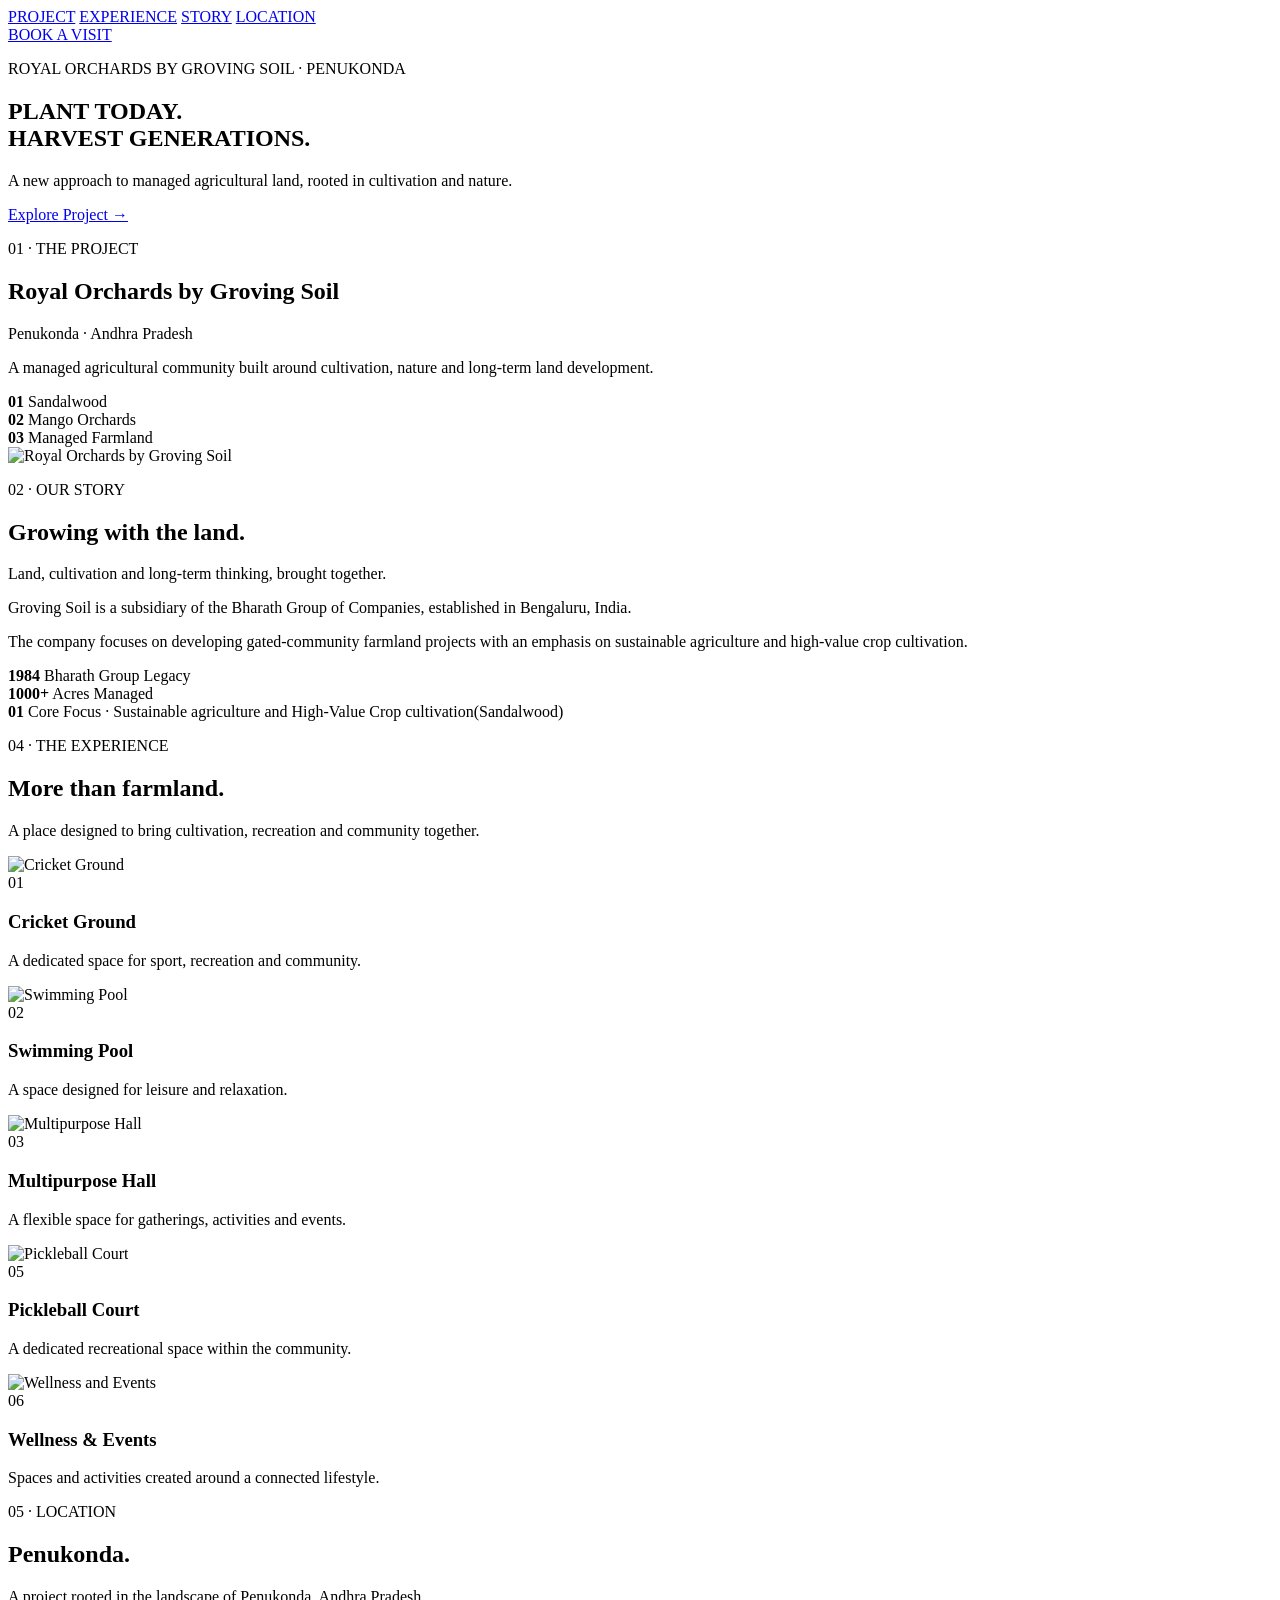
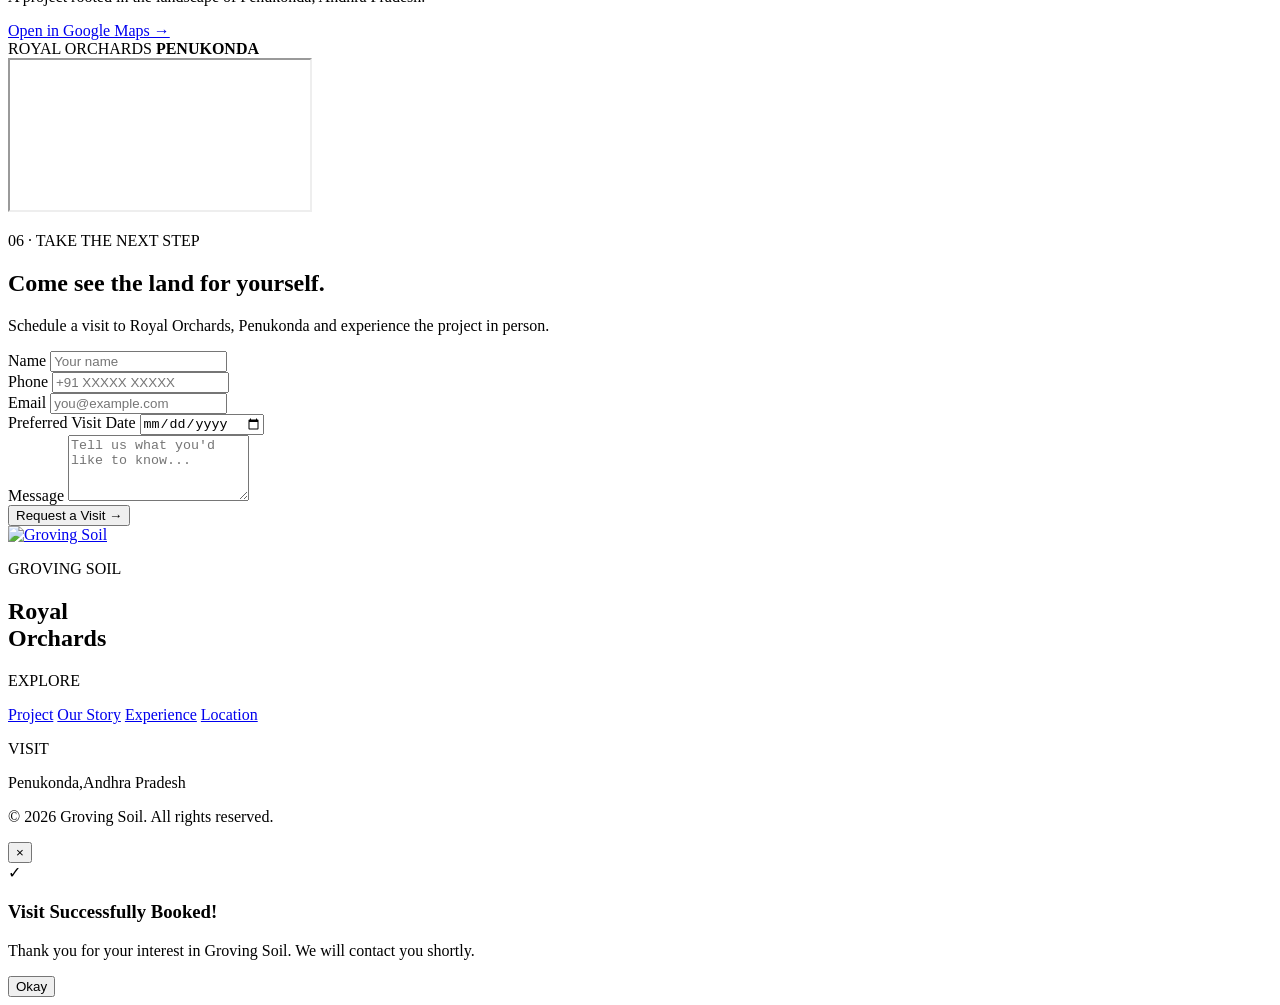
==== index.html @ c740f81e "Add files via upload" ====
<!DOCTYPE html>
<html lang="en">
<head>
    <meta charset="UTF-8">
    <meta name="viewport" content="width=device-width, initial-scale=1.0">

    <title>Groving Soil | PLANT TODAY. HARVEST GENERATIONS</title>

    <link rel="stylesheet" href="css/style.css">
</head>

<body>

    <header> </header>

    
   <nav class="navbar">

    <div class="nav-links">
        <a href="#project">PROJECT</a>
        <a href="#experience">EXPERIENCE</a>
        <a href="#story">STORY</a>
        <a href="#location">LOCATION</a>
    </div>

    <a href="#visit" class="nav-button">
        BOOK A VISIT
    </a>

</nav>
        

    </header>


    <main>

        <!-- HERO -->
        <section class="hero">

            <div class="hero-content">

                <p class="eyebrow">
                    ROYAL ORCHARDS BY GROVING SOIL · PENUKONDA
                </p>

                <h1>
                    PLANT TODAY.<br>
                    HARVEST GENERATIONS.
                </h1>

                <p class="hero-text">
                    A new approach to managed agricultural
                    land, rooted in cultivation and nature.
                </p>

                <a href="#project" class="primary-button">
                    Explore Project →
                </a>

            </div>

        </section>

        <section id="project" class="project">

    <div class="project-text">

        <p class="eyebrow">
            01 · THE PROJECT
        </p>

       <h1>
    Royal Orchards
    <span>by Groving Soil</span>
</h1>

        <p class="location-text">
            Penukonda · Andhra Pradesh
        </p>

        <p class="description">
            A managed agricultural community built around
            cultivation, nature and long-term land development.
        </p>

        <div class="project-details">

            <div>
                <strong>01</strong>
                <span>Sandalwood</span>
            </div>

            <div>
                <strong>02</strong>
                <span>Mango Orchards</span>
            </div>

            <div>
                <strong>03</strong>
                <span>Managed Farmland</span>
            </div>

        </div>

    </div>


    <div class="project-image">

        <img
            src="images/project.jpeg"
            alt="Royal Orchards by Groving Soil"
        >

    </div>

</section>
      


      <section id="story" class="story">

    <div class="story-heading">

        <p class="eyebrow">
            02 · OUR STORY
        </p>

        <h2>
            Growing with
            the land.
        </h2>

    </div>


    <div class="story-content">

        <p class="story-intro">
            Land, cultivation and long-term thinking,
            brought together.
        </p>

        <p>
            Groving Soil is a subsidiary of the
            Bharath Group of Companies, established
            in Bengaluru, India.
        </p>

        <p>
            The company focuses on developing
            gated-community farmland projects with
            an emphasis on sustainable agriculture
            and high-value crop cultivation.
        </p>

        <div class="story-facts">

            <div>
                <strong>1984</strong>
                <span>Bharath Group Legacy</span>
            </div>

            <div>
                <strong>1000+</strong>
                <span>Acres Managed</span>
            </div>

            <div>
                <strong>01</strong>
                <span>Core Focus · Sustainable agriculture and High-Value Crop cultivation(Sandalwood)</span>
            </div>

        </div>

    </div>

</section>


    <section id="experience" class="experience">

    <div class="experience-header">

        <p class="eyebrow">
            04 · THE EXPERIENCE
        </p>

        <h2>
            More than farmland.
        </h2>

        <p class="experience-intro">
            A place designed to bring cultivation,
            recreation and community together.
        </p>

    </div>


  <div class="experience-card large">

    <div class="experience-image">
        <img src="images/cricket-ground.jpg" alt="Cricket Ground">
    </div>

    <div class="experience-overlay"></div>

    <div class="experience-number">
        01
    </div>

    <div class="experience-info">
        <h3>Cricket Ground</h3>
        <p>
            A dedicated space for sport,
            recreation and community.
        </p>
    </div>

</div>


        <div class="experience-card">

    <div class="experience-image">
        <img src="images/swimming-pool.jpg" alt="Swimming Pool">
    </div>

    <div class="experience-overlay"></div>

    <div class="experience-number">
        02
    </div>

    <div class="experience-info">
        <h3>Swimming Pool</h3>
        <p>
            A space designed for leisure
            and relaxation.
        </p>
    </div>

</div>


<div class="experience-card">

        <div class="experience-image">
            <img src="images/multipurpose-hall.jpg" alt="Multipurpose Hall">
        </div>

        <div class="experience-overlay"></div>

        <div class="experience-number">
            03
        </div>

        <div class="experience-info">
            <h3>Multipurpose Hall</h3>
            <p>
                A flexible space for gatherings,
                activities and events.
            </p>
        </div>

    </div>



        <div class="experience-card">

        <div class="experience-image">
            <img src="images/pickleball.png" alt="Pickleball Court">
        </div>

        <div class="experience-overlay"></div>

        <div class="experience-number">
            05
        </div>

        <div class="experience-info">
            <h3>Pickleball Court</h3>
            <p>
                A dedicated recreational
                space within the community.
            </p>
        </div>

    </div>


        <div class="experience-card">

        <div class="experience-image">
            <img src="images/wellness.jpg" alt="Wellness and Events">
        </div>

        <div class="experience-overlay"></div>

        <div class="experience-number">
            06
        </div>

        <div class="experience-info">
            <h3>Wellness &amp; Events</h3>
            <p>
                Spaces and activities created
                around a connected lifestyle.
            </p>
        </div>

    </div>

</div>

</section>


        <section id="location" class="location">

    <div class="location-heading">

        <p class="eyebrow">
            05 · LOCATION
        </p>

        <h2>
            Penukonda.
        </h2>

        <p class="location-intro">
            A project rooted in the landscape of
            Penukonda, Andhra Pradesh.
        </p>

        <a
            href="https://maps.app.goo.gl/CXgWKSTm24H4tBBZ7"
            target="_blank"
            rel="noopener"
            class="location-button"
        >
            Open in Google Maps →
        </a>

    </div>


    <div class="location-map">

        <div class="map-overlay">

            <span>
                ROYAL ORCHARDS
            </span>

            <strong>
                PENUKONDA
            </strong>

        </div>

        <iframe
            src="https://www.google.com/maps?q=Penukonda%2C%20Andhra%20Pradesh&output=embed"
            loading="lazy"
            allowfullscreen
            referrerpolicy="no-referrer-when-downgrade">
        </iframe>

    </div>

</section>





    <script src="js/script.js"></script>

    <section id="visit" class="visit">

    <div class="visit-heading">

        <p class="eyebrow">
            06 · TAKE THE NEXT STEP
        </p>

        <h2>
            Come see the
            land for yourself.
        </h2>

        <p>
            Schedule a visit to Royal Orchards,
            Penukonda and experience the project
            in person.
        </p>

    </div>


<form
    class="visit-form"
    id="visitForm"
    action="backend/submit_visit.php"
    method="POST"
>

        <div class="form-row">

            <div class="form-field">

                <label for="name">
                    Name
                </label>

                <input
                    type="text"
                    id="name"
                    name="name"
                    placeholder="Your name"
                    required
                >

            </div>


            <div class="form-field">

                <label for="phone">
                    Phone
                </label>

                <input
                    type="tel"
                    id="phone"
                    name="phone"
                    placeholder="+91 XXXXX XXXXX"
                    required
                >

            </div>

        </div>


        <div class="form-field">

            <label for="email">
                Email
            </label>

            <input
                type="email"
                id="email"
                name="email"
                placeholder="you@example.com"
                required
            >

        </div>


        <div class="form-field">

            <label for="visit-date">
                Preferred Visit Date
            </label>

            <input
                type="date"
                id="visit-date"
                name="visit_date"
            >

        </div>


        <div class="form-field">

            <label for="message">
                Message
            </label>

            <textarea
                id="message"
                name="message"
                rows="4"
                placeholder="Tell us what you'd like to know..."
            ></textarea>

        </div>


        <button
            type="submit"
            class="visit-submit"
        >
            Request a Visit →
        </button>

    </form>

</section>

<footer class="site-footer">

    <div class="footer-top">
        
      <a href="#" class="logo">
    <img src="images\logo.png" alt="Groving Soil">
</a>

       

        <div class="footer-brand">
            <p class="footer-label">GROVING SOIL</p>
            <h2>Royal<br>Orchards</h2>
        
        </div>

        <div class="footer-links">
            <div>
                <p class="footer-label">EXPLORE</p>
                <a href="#project">Project</a>
                <a href="#story">Our Story</a>
                <a href="#experience">Experience</a>
                <a href="#location">Location</a>
            </div>

            <div>
                <p class="footer-label">VISIT</p>
                <p>Penukonda,Andhra Pradesh</p>
            
            </div>
        </div>

    </div>

   <div class="footer-bottom">
    <p>© 2026 Groving Soil. All rights reserved.</p>

    </div>

</footer>
<div id="successPopup" class="success-popup">
    <div class="success-popup-box">
        <button class="success-close" onclick="closeSuccessPopup()">×</button>

        <div class="success-icon">✓</div>

        <h3>Visit Successfully Booked!</h3>

        <p>
            Thank you for your interest in Groving Soil.
            We will contact you shortly.
        </p>

        <button class="success-ok" onclick="closeSuccessPopup()">
            Okay
        </button>
    </div>
</div>
<script src="js/script.js"></script>

</body>
</html>
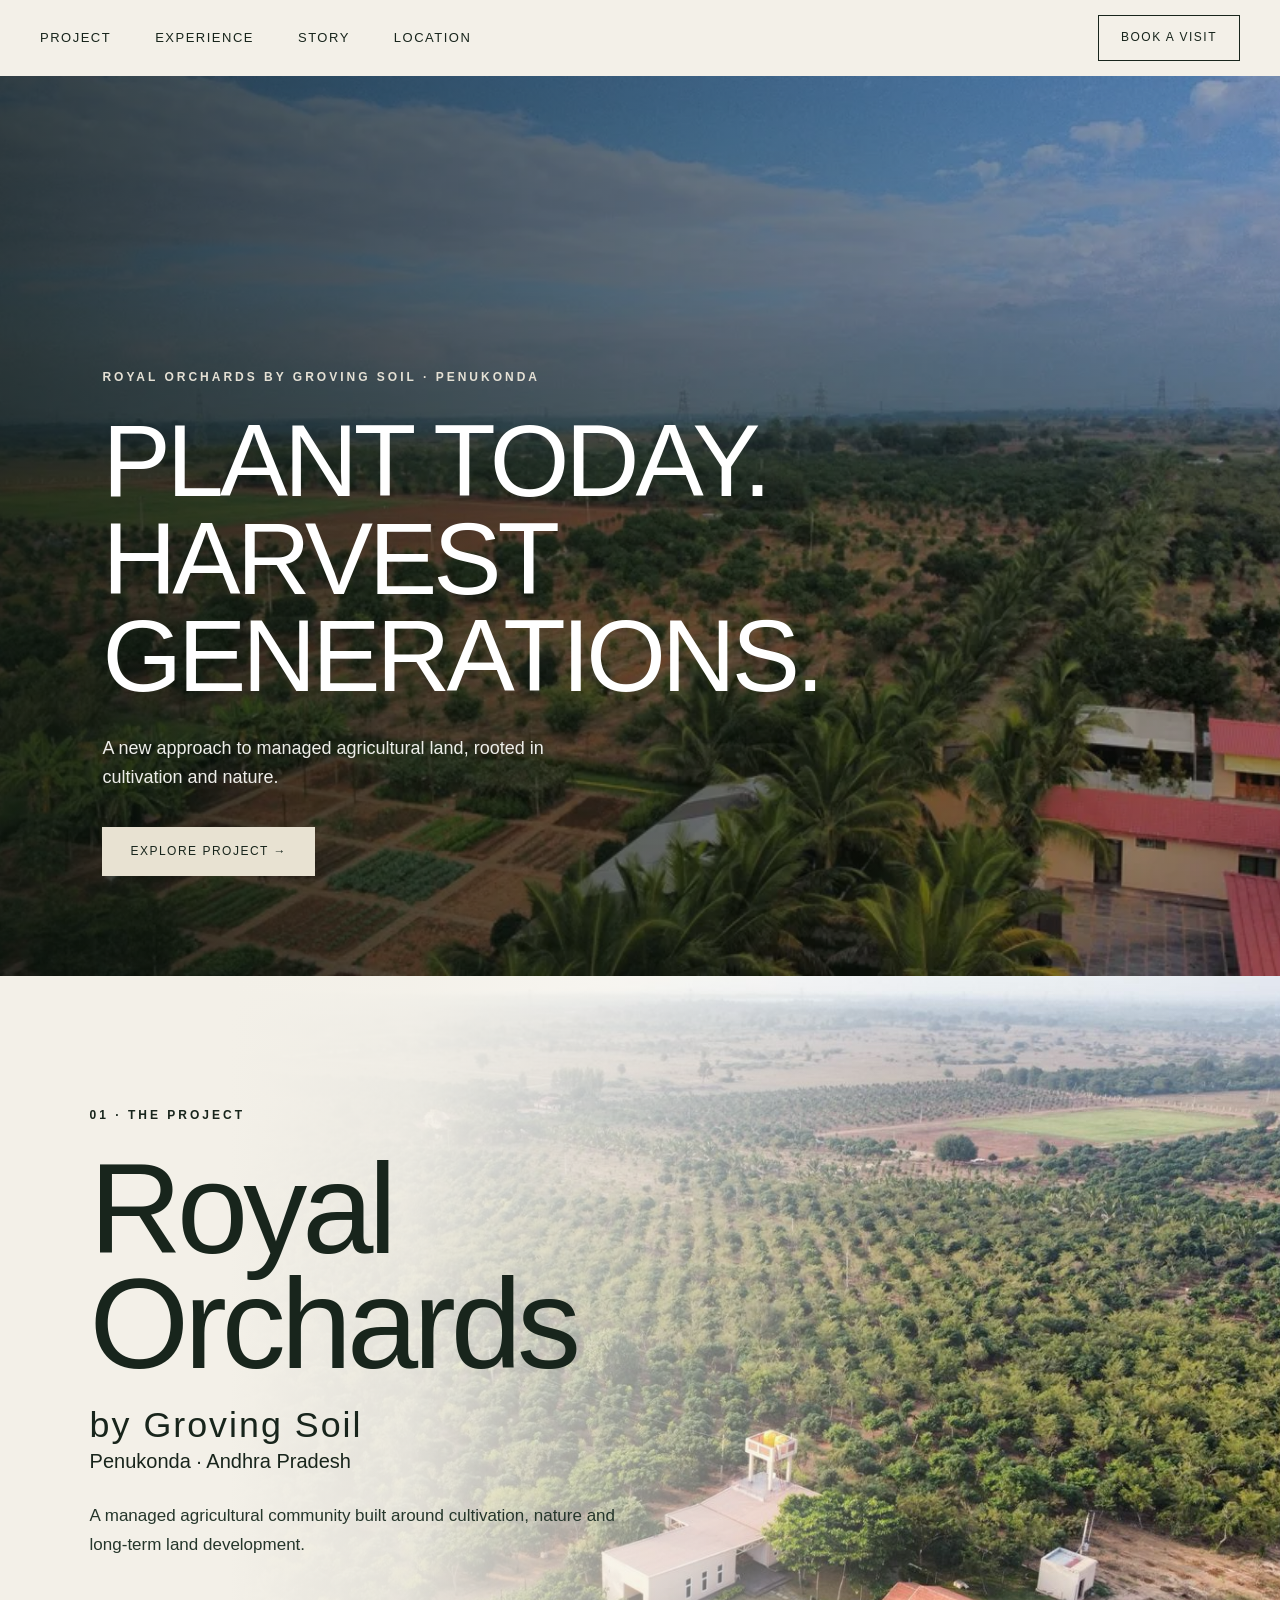
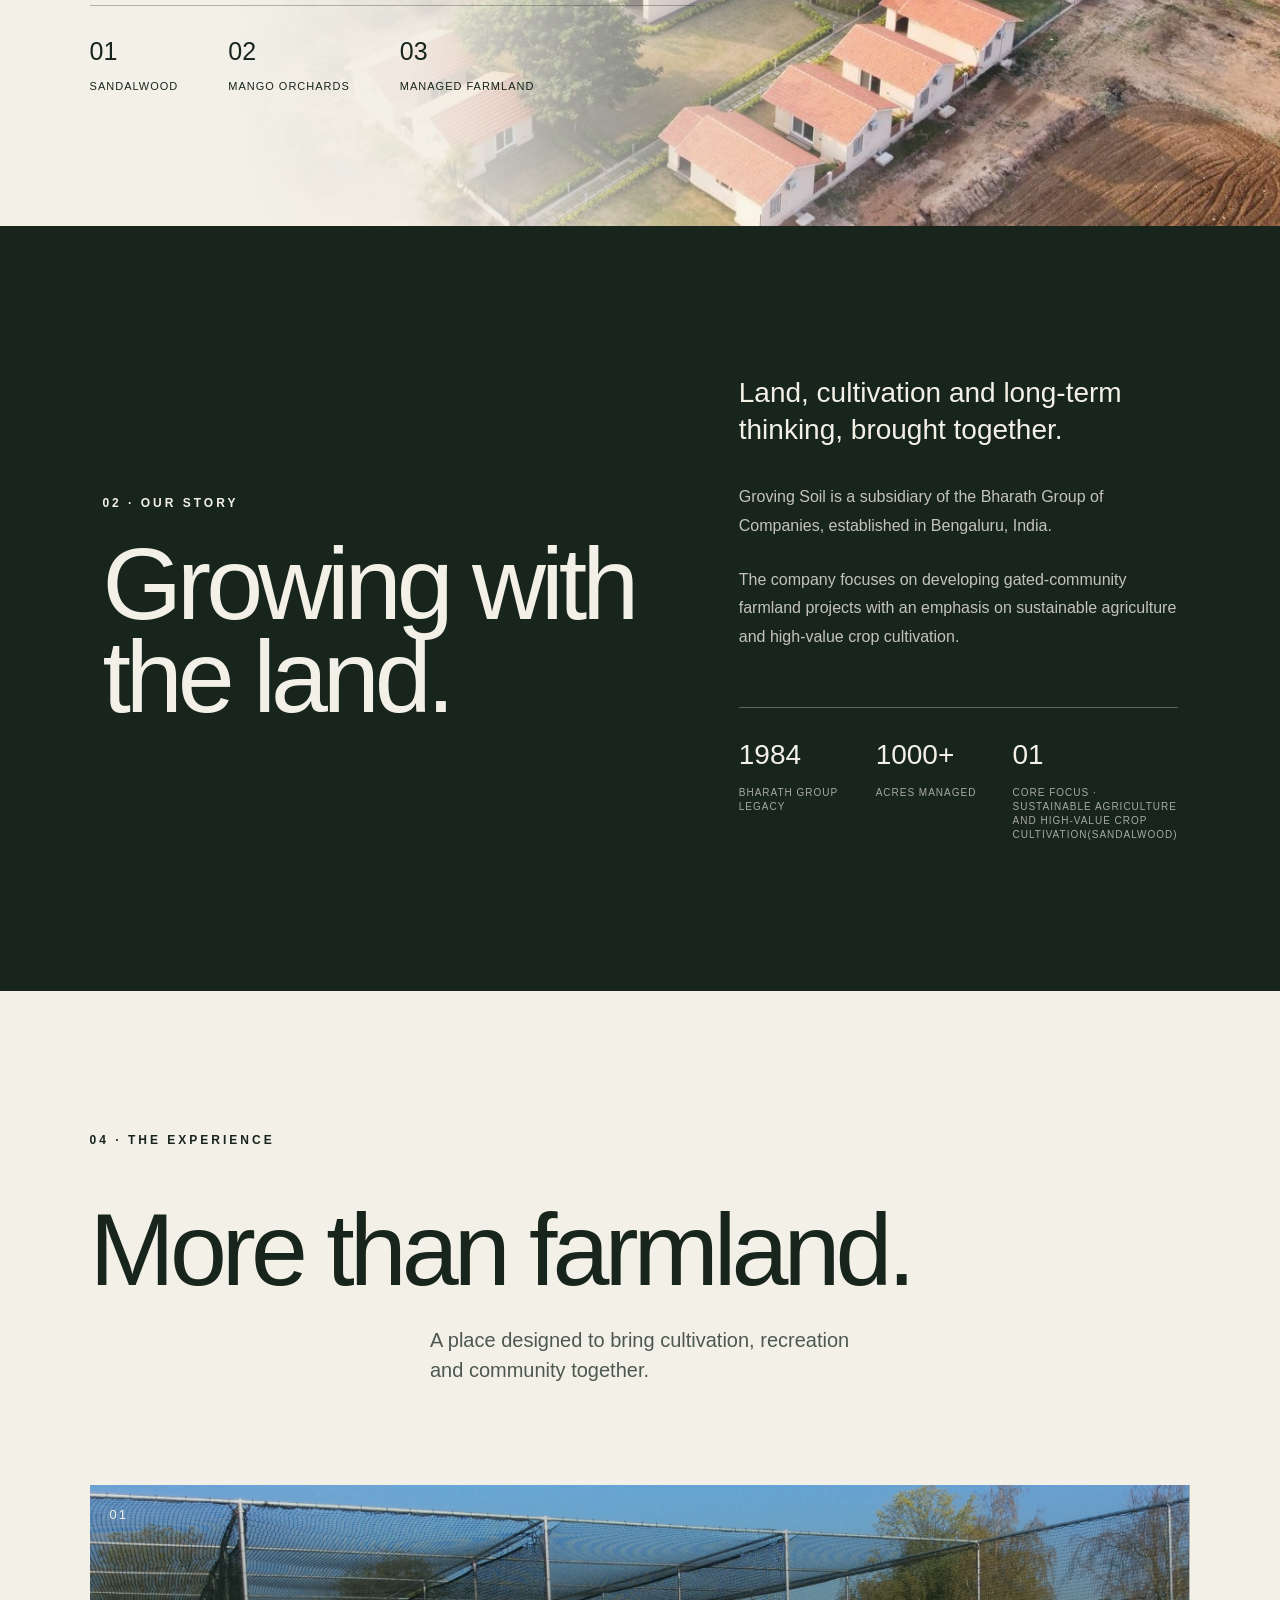
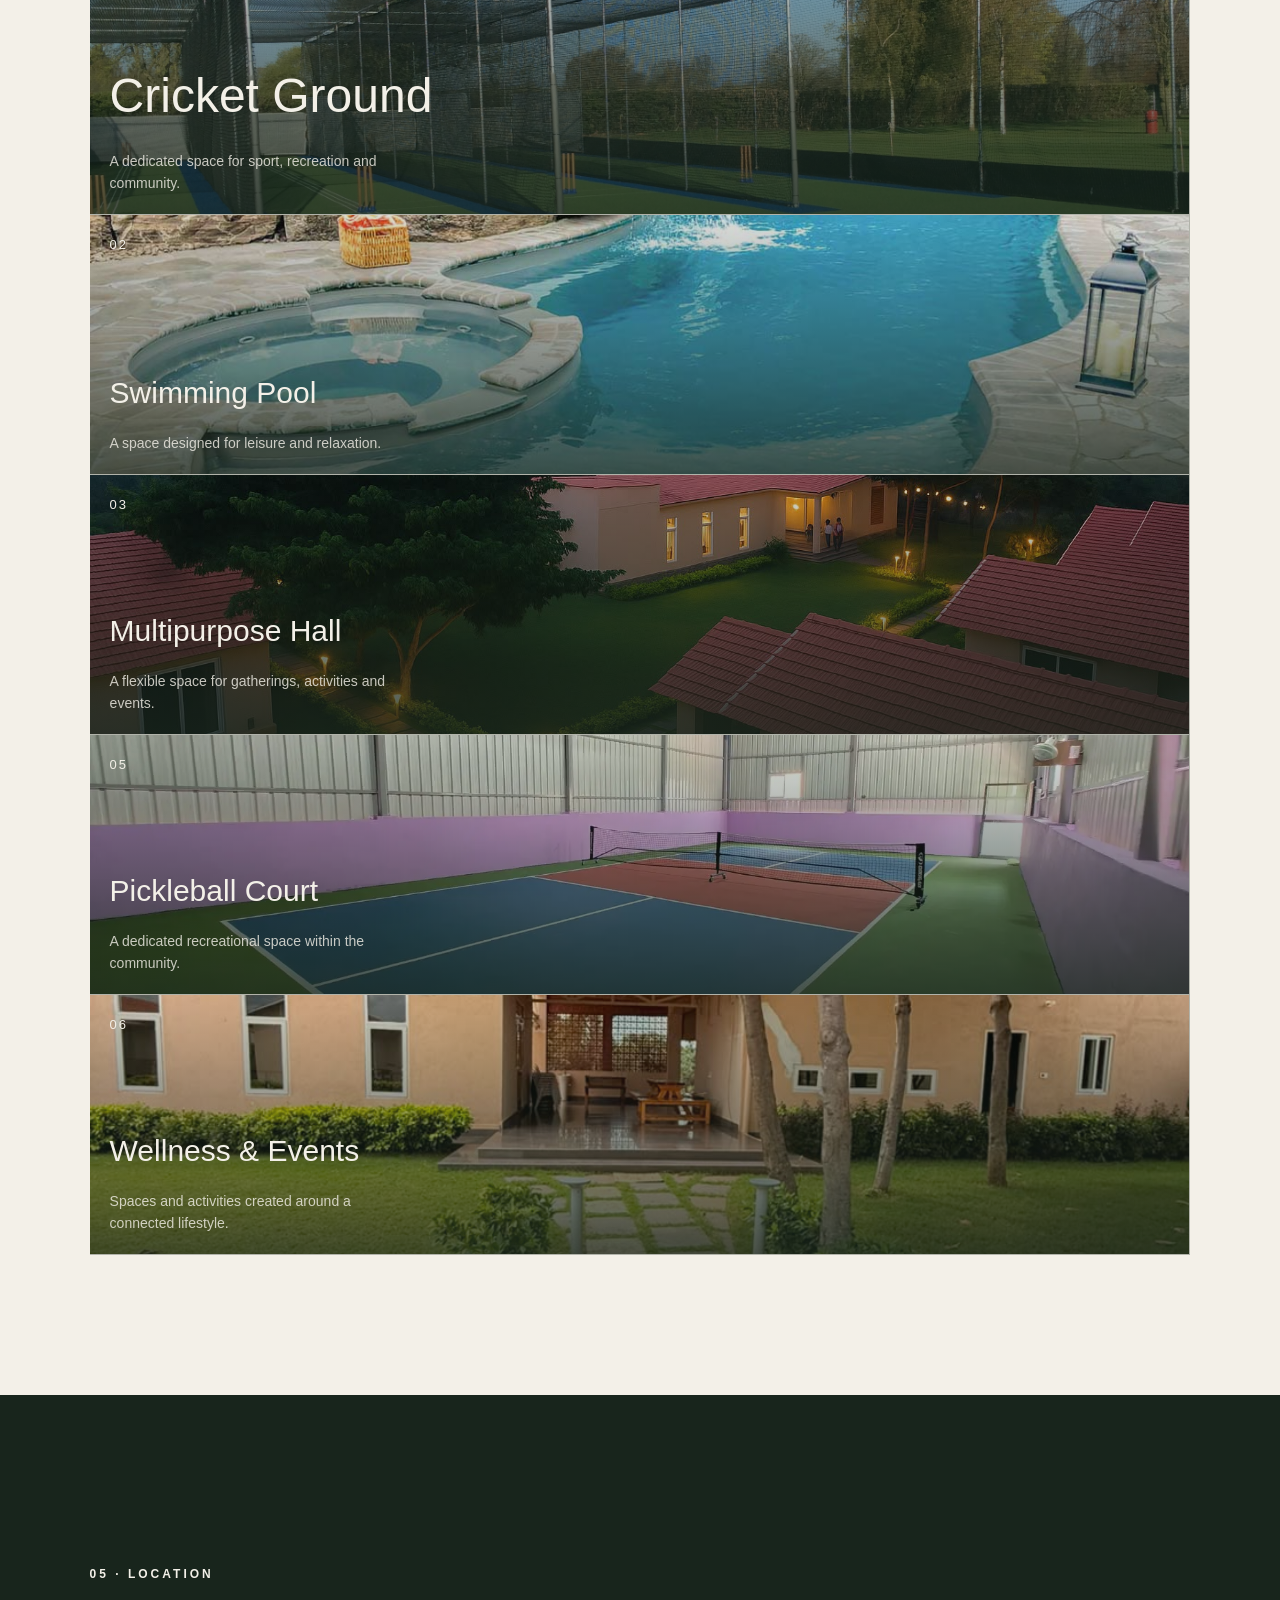
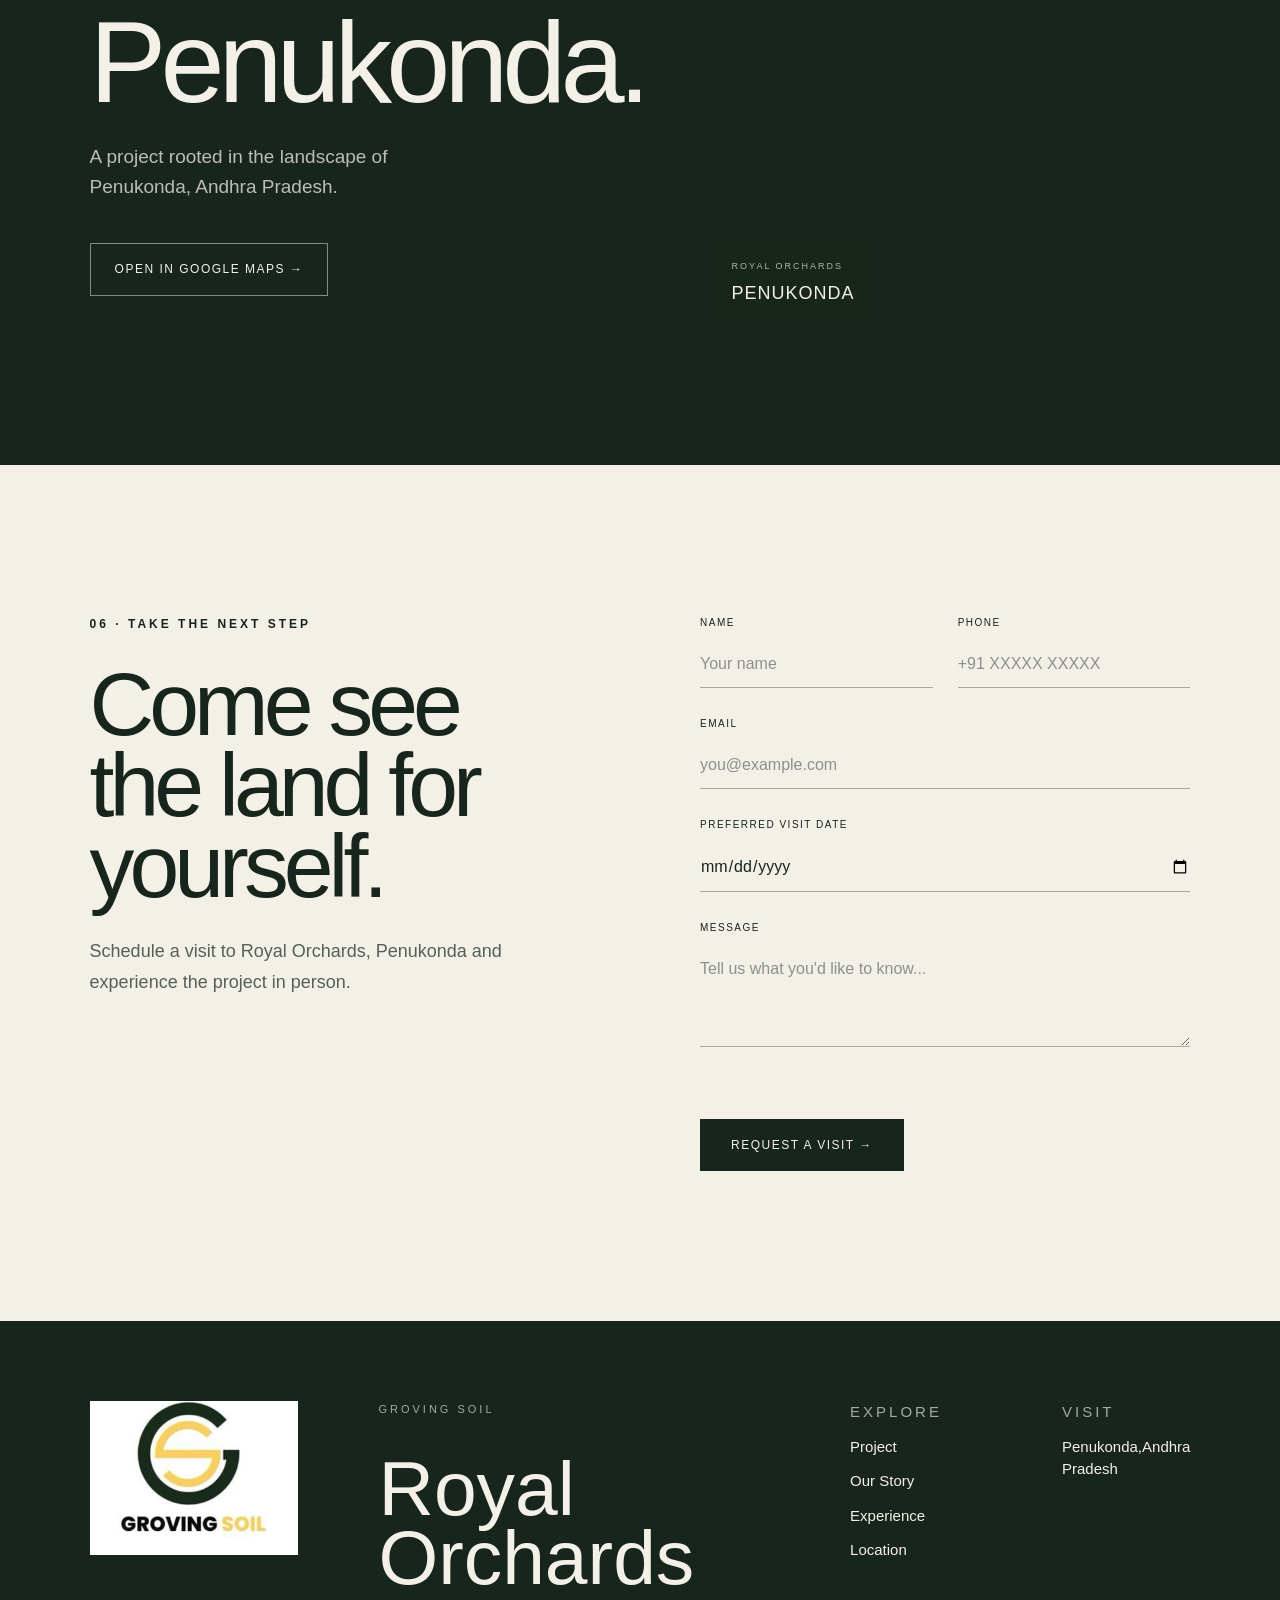
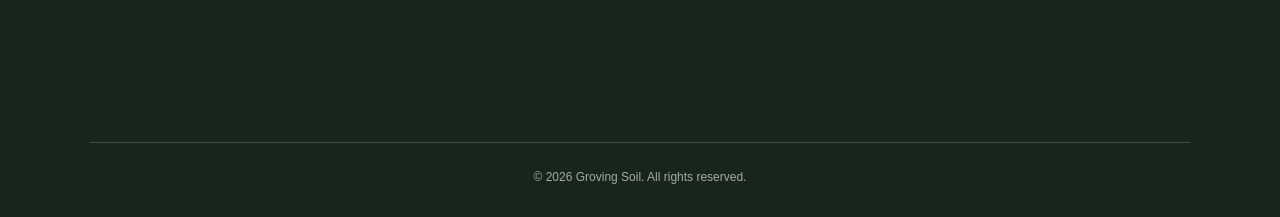
==== commit af72d091: "Replace PHP backend with Supabase-ready app" ====
--- a/index.html
+++ b/index.html
@@ -377,8 +377,6 @@
 
 
 
-    <script src="js/script.js"></script>
-
     <section id="visit" class="visit">
 
     <div class="visit-heading">
@@ -404,8 +402,6 @@
 <form
     class="visit-form"
     id="visitForm"
-    action="backend/submit_visit.php"
-    method="POST"
 >
 
         <div class="form-row">
@@ -493,6 +489,7 @@
 
         </div>
 
+    <p class="form-status" id="visitFormStatus" role="status" aria-live="polite"></p>
 
         <button
             type="submit"
@@ -564,6 +561,7 @@
     </div>
 </div>
 <script src="js/script.js"></script>
+<script type="module" src="js/booking.js"></script>
 
 </body>
 </html>
--- a/css/style.css
+++ b/css/style.css
@@ -0,0 +1,1623 @@
+
+
+* {
+    margin: 0;
+    padding: 0;
+    box-sizing: border-box;
+}
+
+html {
+    scroll-behavior: smooth;
+}
+
+body {
+    font-family: Arial, Helvetica, sans-serif;
+    background: #f3f0e8;
+    color: #18251c;
+    line-height: 1.6;
+    overflow-x: hidden;
+}
+
+a {
+    text-decoration: none;
+    color: inherit;
+}
+
+img {
+    max-width: 100%;
+}
+
+section {
+    padding: 120px 8%;
+}
+
+.eyebrow {
+    font-size: 12px;
+    letter-spacing: 3px;
+    text-transform: uppercase;
+    margin-bottom: 25px;
+    font-weight: 600;
+}
+
+
+/* =========================================================
+   02. NAVBAR
+   ========================================================= */
+
+.navbar {
+    width: 100%;
+    height: 76px;
+    padding: 8px 40px;
+
+    display: flex;
+    align-items: center;
+
+    background: #f3f0e8;
+    color: #18251c;
+
+    position: relative;
+    z-index: 100;
+}
+
+.nav-links {
+    display: flex;
+    align-items: center;
+    gap: 44px;
+}
+
+.nav-links a {
+    color: #18251c;
+    font-size: 13px;
+    text-transform: uppercase;
+    letter-spacing: 1.5px;
+
+    transition: opacity 0.3s ease;
+}
+
+.nav-links a:hover {
+    opacity: 0.5;
+}
+
+.nav-button {
+    margin-left: auto;
+
+    padding: 12px 22px;
+
+    border: 1px solid #18251c;
+
+    color: #18251c;
+
+    font-size: 12px;
+    text-transform: uppercase;
+    letter-spacing: 1.5px;
+
+    transition:
+        background 0.3s ease,
+        color 0.3s ease;
+}
+
+.nav-button:hover {
+    background: #18251c;
+    color: #f3f0e8;
+}
+
+
+/* =========================================================
+   03. HERO
+   ========================================================= */
+
+.hero {
+    min-height: 100vh;
+
+    display: flex;
+    align-items: flex-end;
+
+    padding: 150px 8% 100px;
+
+    background:
+        linear-gradient(
+            to right,
+            rgba(10, 20, 12, 0.75),
+            rgba(10, 20, 12, 0.25)
+        ),
+        url("../images/p1.png");
+
+    background-size: cover;
+    background-position: center;
+
+    color: #ffffff;
+}
+
+.hero-content {
+    max-width: 800px;
+}
+
+.hero h1 {
+    font-size: clamp(55px, 8vw, 120px);
+    line-height: 0.95;
+    font-weight: 500;
+    letter-spacing: -4px;
+    margin-bottom: 30px;
+}
+
+.hero .eyebrow {
+    color: #e5e1d5;
+}
+
+.hero-text {
+    max-width: 500px;
+
+    font-size: 18px;
+    line-height: 1.6;
+
+    margin-bottom: 35px;
+
+    color: #eeeeea;
+}
+
+.primary-button {
+    display: inline-block;
+
+    padding: 15px 28px;
+
+    background: #e8e2d2;
+    color: #18251c;
+
+    font-size: 12px;
+    text-transform: uppercase;
+    letter-spacing: 1.5px;
+
+    transition:
+        transform 0.3s ease,
+        background 0.3s ease;
+}
+
+.primary-button:hover {
+    transform: translateY(-3px);
+}
+
+
+/* =========================================================
+   04. PROJECT SECTION
+   ========================================================= */
+
+.project {
+    position: relative;
+
+    min-height: 850px;
+
+    display: flex;
+    align-items: center;
+
+    padding: 100px 7%;
+
+    overflow: hidden;
+}
+
+
+/* ---------- PROJECT IMAGE ---------- */
+
+.project-image {
+    position: absolute;
+    inset: 0;
+
+    width: 100%;
+    height: 100%;
+
+    z-index: 0;
+
+    overflow: hidden;
+}
+
+.project-image img {
+    width: 100%;
+    height: 100%;
+
+    object-fit: cover;
+
+    display: block;
+}
+
+
+/* ---------- PROJECT IMAGE BLEND ---------- */
+
+.project-image::after {
+    content: "";
+
+    position: absolute;
+    inset: 0;
+
+    z-index: 1;
+
+    background:
+        linear-gradient(
+            to right,
+            #f3f0e8 0%,
+            #f3f0e8 18%,
+            rgba(243, 240, 232, 0.92) 32%,
+            rgba(243, 240, 232, 0.60) 48%,
+            rgba(243, 240, 232, 0.10) 72%,
+            rgba(243, 240, 232, 0) 100%
+        );
+}
+
+
+/* ---------- PROJECT TEXT ---------- */
+
+.project-text {
+    position: relative;
+
+    z-index: 2;
+
+    width: 55%;
+    max-width: 720px;
+}
+
+.project h1 {
+    font-size: clamp(70px, 10vw, 150px);
+
+    line-height: 0.9;
+
+    font-weight: 400;
+
+    letter-spacing: -5px;
+}
+
+.project h1 span {
+    display: block;
+
+    margin-top: 25px;
+
+    font-size: 0.28em;
+
+    letter-spacing: 2px;
+
+    line-height: 1.1;
+}
+
+.location-text {
+    font-size: 20px;
+
+    margin-bottom: 25px;
+}
+
+.description {
+    max-width: 560px;
+
+    font-size: 17px;
+    line-height: 1.7;
+
+    color: #25362b;
+
+    margin-bottom: 45px;
+}
+
+
+/* ---------- PROJECT DETAILS ---------- */
+
+.project-details {
+    display: flex;
+
+    gap: 50px;
+
+    max-width: 650px;
+
+    padding-top: 25px;
+
+    border-top: 1px solid rgba(24, 37, 28, 0.3);
+}
+
+.project-details div {
+    display: flex;
+    flex-direction: column;
+
+    gap: 7px;
+}
+
+.project-details strong {
+    font-size: 25px;
+    font-weight: 400;
+}
+
+.project-details span {
+    font-size: 11px;
+
+    text-transform: uppercase;
+    letter-spacing: 1px;
+}
+
+
+/* =========================================================
+   05. STORY SECTION
+   ========================================================= */
+
+.story {
+    display: grid;
+
+    grid-template-columns: 1.1fr 0.9fr;
+
+    gap: 100px;
+
+    align-items: center;
+
+    background: #18251c;
+
+    color: #f3f0e8;
+
+    min-height: 85vh;
+}
+
+.story-heading {
+    max-width: 800px;
+}
+
+.story-heading h2 {
+    font-size: clamp(60px, 8vw, 125px);
+
+    line-height: 0.9;
+
+    font-weight: 400;
+
+    letter-spacing: -5px;
+
+    max-width: 800px;
+}
+
+.story-content {
+    max-width: 520px;
+}
+
+.story-intro {
+    font-size: 28px;
+
+    line-height: 1.3;
+
+    margin-bottom: 35px;
+}
+
+.story-content p:not(.story-intro) {
+    font-size: 16px;
+
+    line-height: 1.8;
+
+    opacity: 0.78;
+
+    margin-bottom: 25px;
+}
+
+
+/* ---------- STORY FACTS ---------- */
+
+.story-facts {
+    display: grid;
+
+    grid-template-columns: repeat(3, 1fr);
+
+    gap: 25px;
+
+    margin-top: 55px;
+
+    padding-top: 25px;
+
+    border-top: 1px solid rgba(243, 240, 232, 0.3);
+}
+
+.story-facts div {
+    display: flex;
+    flex-direction: column;
+
+    gap: 8px;
+}
+
+.story-facts strong {
+    font-size: 28px;
+    font-weight: 400;
+}
+
+.story-facts span {
+    font-size: 10px;
+
+    line-height: 1.4;
+
+    text-transform: uppercase;
+
+    letter-spacing: 1px;
+
+    opacity: 0.65;
+}
+
+
+/* =========================================================
+   06. EXPERIENCE SECTION
+   ========================================================= */
+
+.experience {
+    background: #f3f0e8;
+
+    color: #18251c;
+
+    padding: 140px 7%;
+}
+
+
+/* ---------- EXPERIENCE HEADER ---------- */
+
+.experience-header {
+    display: grid;
+
+    grid-template-columns: 1fr;
+
+    row-gap: 20px;
+
+    justify-items:left;
+
+    text-align: left;
+
+    margin-bottom: 100px;
+}
+
+.experience-header h2 {
+    font-size: clamp(65px, 8vw, 125px);
+
+    line-height: 0.88;
+
+    font-weight: 400;
+
+    letter-spacing: -5px;
+
+    margin: 10px 0;
+}
+
+.experience-intro {
+    max-width: 420px;
+
+    font-size: 20px;
+
+    line-height: 1.5;
+
+    color: #4d584f;
+
+    margin: 0 auto;
+}
+
+
+/* ---------- EXPERIENCE GRID ---------- */
+
+.experience-grid {
+    display: grid;
+
+    grid-template-columns: repeat(3, 1fr);
+
+    border-top: 1px solid rgba(24, 37, 28, 0.3);
+
+    border-left: 1px solid rgba(24, 37, 28, 0.3);
+}
+
+
+/* ---------- EXPERIENCE CARD ---------- */
+
+.experience-card {
+    position: relative;
+
+    min-height: 260px;
+
+    padding: 20px;
+
+    display: flex;
+
+    flex-direction: column;
+
+    justify-content: space-between;
+
+    overflow: hidden;
+
+    border-right: 1px solid rgba(24, 37, 28, 0.3);
+
+    border-bottom: 1px solid rgba(24, 37, 28, 0.3);
+}
+
+
+/* ---------- EXPERIENCE IMAGE ---------- */
+
+.experience-image {
+    position: absolute;
+
+    inset: 0;
+
+    width: 100%;
+    height: 100%;
+
+    z-index: 0;
+
+    overflow: hidden;
+}
+
+.experience-image img {
+    width: 100%;
+    height: 100%;
+
+    object-fit: cover;
+
+    object-position: center;
+
+    display: block;
+
+    transition: transform 0.6s ease;
+}
+
+
+/* ---------- EXPERIENCE IMAGE OVERLAY ---------- */
+
+.experience-overlay {
+    position: absolute;
+
+    inset: 0;
+
+    z-index: 1;
+
+    background:
+        linear-gradient(
+            to bottom,
+            rgba(24, 37, 28, 0.15),
+            rgba(24, 37, 28, 0.78)
+        );
+}
+
+
+/* ---------- EXPERIENCE TEXT ---------- */
+
+.experience-number,
+.experience-info {
+    position: relative;
+
+    z-index: 2;
+
+    color: #f3f0e8;
+}
+
+.experience-number {
+    font-size: 13px;
+
+    letter-spacing: 2px;
+}
+
+.experience-info h3 {
+    font-size: 30px;
+
+    font-weight: 400;
+
+    margin: 0 0 15px;
+
+    color: #f3f0e8;
+}
+
+.experience-info p {
+    max-width: 300px;
+
+    font-size: 14px;
+
+    line-height: 1.6;
+
+    opacity: 0.8;
+
+    margin: 0;
+
+    color: #f3f0e8;
+}
+
+
+/* ---------- LARGE EXPERIENCE CARD ---------- */
+
+.experience-card.large {
+    grid-column: span 2;
+
+    min-height: 330px;
+}
+
+.experience-card.large h3 {
+    font-size: 48px;
+}
+
+
+/* ---------- EXPERIENCE HOVER ---------- */
+
+.experience-card:hover .experience-image img {
+    transform: scale(1.04);
+}
+
+
+/* =========================================================
+   07. LOCATION SECTION
+   ========================================================= */
+
+.location {
+    display: grid;
+
+    grid-template-columns: 0.9fr 1fr;
+
+    gap: 70px;
+
+    align-items: center;
+
+    padding: 110px 7%;
+
+    background: #18251c;
+
+    color: #f3f0e8;
+
+    min-height: 650px;
+}
+
+
+/* ---------- LOCATION TEXT ---------- */
+
+.location-heading {
+    max-width: 520px;
+}
+
+.location-heading h2 {
+    font-size: clamp(70px, 9vw, 140px);
+
+    line-height: 0.85;
+
+    font-weight: 400;
+
+    letter-spacing: -6px;
+
+    margin: 30px 0;
+}
+
+.location-intro {
+    max-width: 400px;
+
+    font-size: 19px;
+
+    line-height: 1.6;
+
+    opacity: 0.75;
+
+    margin-bottom: 40px;
+}
+
+
+/* ---------- LOCATION BUTTON ---------- */
+
+.location-button {
+    display: inline-block;
+
+    padding: 16px 24px;
+
+    border: 1px solid rgba(243, 240, 232, 0.5);
+
+    color: #f3f0e8;
+
+    font-size: 12px;
+
+    text-transform: uppercase;
+
+    letter-spacing: 1.5px;
+
+    transition:
+        background 0.3s ease,
+        color 0.3s ease;
+}
+
+.location-button:hover {
+    background: #f3f0e8;
+
+    color: #18251c;
+}
+
+
+/* ---------- MAP ---------- */
+
+.location-map {
+    position: relative;
+
+    height: 450px;
+
+    max-width: 750px;
+
+    width: 100%;
+
+    overflow: hidden;
+}
+
+.location-map iframe {
+    width: 100%;
+    height: 100%;
+
+    border: 0;
+
+    display: block;
+
+    filter: grayscale(1);
+
+    opacity: 0.85;
+}
+
+
+/* ---------- MAP LABEL ---------- */
+
+.map-overlay {
+    position: absolute;
+
+    z-index: 2;
+
+    left: 30px;
+    bottom: 30px;
+
+    display: flex;
+
+    flex-direction: column;
+
+    gap: 5px;
+
+    padding: 18px 22px;
+
+    background: rgba(24, 37, 28, 0.92);
+
+    color: #f3f0e8;
+
+    pointer-events: none;
+}
+
+.map-overlay span {
+    font-size: 9px;
+
+    letter-spacing: 2px;
+
+    opacity: 0.7;
+}
+
+.map-overlay strong {
+    font-size: 18px;
+
+    font-weight: 400;
+
+    letter-spacing: 1px;
+}
+
+
+/* =========================================================
+   08. BOOK A VISIT
+   ========================================================= */
+
+.visit {
+    display: grid;
+
+    grid-template-columns: 1fr 1fr;
+
+    gap: 120px;
+
+    padding: 150px 7%;
+
+    background: #f3f0e8;
+
+    color: #18251c;
+}
+
+
+/* ---------- VISIT HEADING ---------- */
+
+.visit-heading {
+    max-width: 650px;
+}
+
+.visit-heading h2 {
+    font-size: clamp(65px, 7vw, 115px);
+
+    line-height: 0.9;
+
+    font-weight: 400;
+
+    letter-spacing: -5px;
+
+    margin: 30px 0;
+}
+
+.visit-heading > p:last-child {
+    max-width: 430px;
+
+    font-size: 18px;
+
+    line-height: 1.7;
+
+    color: #566057;
+}
+
+
+/* ---------- VISIT FORM ---------- */
+
+.visit-form {
+    max-width: 650px;
+
+    width: 100%;
+}
+
+.form-row {
+    display: grid;
+
+    grid-template-columns: 1fr 1fr;
+
+    gap: 25px;
+}
+
+.form-field {
+    display: flex;
+
+    flex-direction: column;
+
+    margin-bottom: 28px;
+}
+
+.form-field label {
+    margin-bottom: 10px;
+
+    font-size: 10px;
+
+    text-transform: uppercase;
+
+    letter-spacing: 1.5px;
+}
+
+.form-field input,
+.form-field textarea {
+    width: 100%;
+
+    border: none;
+
+    border-bottom: 1px solid rgba(24, 37, 28, 0.35);
+
+    background: transparent;
+
+    padding: 14px 0;
+
+    font-family: inherit;
+
+    font-size: 16px;
+
+    color: #18251c;
+
+    outline: none;
+
+    border-radius: 0;
+}
+
+.form-field textarea {
+    resize: vertical;
+
+    min-height: 100px;
+}
+
+.form-field input:focus,
+.form-field textarea:focus {
+    border-bottom-color: #18251c;
+}
+
+.form-field input::placeholder,
+.form-field textarea::placeholder {
+    color: #8b918b;
+}
+
+
+/* ---------- VISIT SUBMIT BUTTON ---------- */
+
+.visit-submit {
+    margin-top: 15px;
+
+    padding: 18px 30px;
+
+    border: 1px solid #18251c;
+
+    background: #18251c;
+
+    color: #f3f0e8;
+
+    font-family: inherit;
+
+    font-size: 12px;
+
+    text-transform: uppercase;
+
+    letter-spacing: 1.5px;
+
+    cursor: pointer;
+
+    transition:
+        background 0.3s ease,
+        color 0.3s ease;
+}
+
+.visit-submit:hover {
+    background: transparent;
+
+    color: #18251c;
+}
+
+.visit-submit:disabled {
+    opacity: 0.6;
+    cursor: not-allowed;
+}
+
+.form-status {
+    min-height: 1.5em;
+    margin: 0 0 8px;
+    color: #405447;
+    font-size: 14px;
+}
+
+.form-status[data-state="error"] {
+    color: #a12b24;
+}
+
+
+/* =========================================================
+   09. FOOTER
+   ========================================================= */
+
+.site-footer {
+    background: #18251c;
+
+    color: #f3f0e8;
+
+    padding: 80px 7% 30px;
+}
+
+
+/* ---------- FOOTER TOP ---------- */
+
+.footer-top {
+    display: grid;
+
+    grid-template-columns: 0.8fr 1.5fr 1fr;
+
+    gap: 80px;
+
+    align-items: start;
+
+    padding-bottom: 90px;
+}
+
+
+/* ---------- FOOTER BRAND ---------- */
+
+.footer-brand img {
+    width: 150px;
+
+    height: auto;
+
+    display: block;
+}
+
+.footer-brand h2 {
+    font-size: clamp(55px, 6vw, 95px);
+
+    line-height: 0.9;
+
+    font-weight: 400;
+
+    margin: 35px 0 0;
+}
+
+
+/* ---------- FOOTER LABELS ---------- */
+
+.footer-label {
+    font-size: 11px;
+
+    letter-spacing: 3px;
+
+    text-transform: uppercase;
+
+    opacity: 0.65;
+
+    margin: 0 0 25px;
+}
+
+
+/* ---------- FOOTER LINKS ---------- */
+
+.footer-links {
+    display: flex;
+
+    gap: 120px;
+}
+
+.footer-links > div {
+    display: flex;
+
+    flex-direction: column;
+
+    gap: 12px;
+}
+
+.footer-links a,
+.footer-links p {
+    color: #f3f0e8;
+
+    text-decoration: none;
+
+    font-size: 15px;
+
+    line-height: 1.5;
+
+    margin: 0;
+}
+
+.footer-links a {
+    transition: opacity 0.3s ease;
+}
+
+.footer-links a:hover {
+    opacity: 0.6;
+}
+
+
+/* ---------- FOOTER BOTTOM ---------- */
+
+.footer-bottom {
+    margin-top: 60px;
+
+    padding-top: 25px;
+
+    border-top: 1px solid rgba(243, 240, 232, 0.2);
+
+    display: flex;
+
+    justify-content: center;
+
+    align-items: center;
+}
+
+.footer-bottom p {
+    margin: 0;
+
+    text-align: center;
+
+    font-size: 12px;
+
+    color: #f3f0e8;
+
+    opacity: 0.65;
+}
+
+
+/* =========================================================
+   10. TABLET
+   ========================================================= */
+
+@media (max-width: 1000px) {
+
+    .story {
+        grid-template-columns: 1fr;
+
+        gap: 60px;
+    }
+
+    .location {
+        grid-template-columns: 1fr;
+
+        gap: 60px;
+    }
+
+    .visit {
+        grid-template-columns: 1fr;
+
+        gap: 70px;
+    }
+
+    .footer-top {
+        grid-template-columns: 1fr 1fr;
+
+        gap: 60px;
+    }
+
+    .footer-brand {
+        grid-column: span 2;
+    }
+}
+
+
+/* =========================================================
+   11. MOBILE
+   ========================================================= */
+
+@media (max-width: 768px) {
+
+    /* ---------- GLOBAL ---------- */
+
+    section {
+        padding: 90px 7%;
+    }
+
+
+    /* ---------- NAVBAR ---------- */
+
+    .navbar {
+        height: 70px;
+
+        padding: 0 6%;
+    }
+
+    .nav-links {
+        gap: 18px;
+    }
+
+    .nav-links a {
+        font-size: 10px;
+
+        letter-spacing: 1px;
+    }
+
+    .nav-button {
+        padding: 9px 14px;
+
+        font-size: 10px;
+    }
+
+
+    /* ---------- HERO ---------- */
+
+    .hero {
+        min-height: 90vh;
+
+        padding: 130px 7% 70px;
+
+        background-position: center;
+    }
+
+    .hero h1 {
+        font-size: clamp(50px, 15vw, 85px);
+
+        letter-spacing: -3px;
+    }
+
+    .hero-text {
+        font-size: 16px;
+
+        max-width: 400px;
+    }
+
+
+    /* ---------- PROJECT ---------- */
+
+    .project {
+        min-height: 900px;
+
+        padding: 80px 7%;
+
+        align-items: flex-start;
+    }
+
+    .project-image {
+        opacity: 0.65;
+    }
+
+    .project-image::after {
+        background:
+            linear-gradient(
+                to right,
+                rgba(243, 240, 232, 0.95) 0%,
+                rgba(243, 240, 232, 0.85) 35%,
+                rgba(243, 240, 232, 0.35) 70%,
+                rgba(243, 240, 232, 0.05) 100%
+            );
+    }
+
+    .project-text {
+        width: 100%;
+    }
+
+    .project h1 {
+        font-size: clamp(60px, 17vw, 95px);
+
+        letter-spacing: -4px;
+    }
+
+    .project h1 span {
+        font-size: 0.30em;
+
+        margin-top: 20px;
+    }
+
+    .project-details {
+        gap: 25px;
+
+        flex-wrap: wrap;
+    }
+
+
+    /* ---------- STORY ---------- */
+
+    .story {
+        grid-template-columns: 1fr;
+
+        gap: 60px;
+
+        min-height: auto;
+    }
+
+    .story-heading h2 {
+        letter-spacing: -3px;
+    }
+
+    .story-intro {
+        font-size: 23px;
+    }
+
+    .story-facts {
+        grid-template-columns: 1fr;
+
+        gap: 25px;
+    }
+
+
+    /* ---------- EXPERIENCE ---------- */
+
+    .experience {
+        padding: 90px 7%;
+    }
+
+    .experience-header {
+        grid-template-columns: 1fr;
+
+        gap: 40px;
+
+        margin-bottom: 60px;
+    }
+
+    .experience-header h2 {
+        letter-spacing: -3px;
+    }
+
+    .experience-intro {
+        font-size: 18px;
+    }
+
+    .experience-grid {
+        grid-template-columns: 1fr;
+    }
+
+    .experience-card {
+        min-height: 260px;
+
+        padding: 20px;
+    }
+
+    .experience-card.large {
+        grid-column: span 1;
+
+        min-height: 300px;
+    }
+
+    .experience-card.large h3 {
+        font-size: 36px;
+    }
+
+
+    /* ---------- LOCATION ---------- */
+
+    .location {
+        grid-template-columns: 1fr;
+
+        gap: 60px;
+
+        padding: 90px 7%;
+    }
+
+    .location-heading h2 {
+        letter-spacing: -3px;
+    }
+
+    .location-intro {
+        font-size: 17px;
+    }
+
+    .location-map {
+        height: 400px;
+    }
+
+
+    /* ---------- VISIT ---------- */
+
+    .visit {
+        grid-template-columns: 1fr;
+
+        gap: 70px;
+
+        padding: 90px 7%;
+    }
+
+    .visit-heading h2 {
+        letter-spacing: -3px;
+    }
+
+    .form-row {
+        grid-template-columns: 1fr;
+
+        gap: 0;
+    }
+
+
+    /* ---------- FOOTER ---------- */
+
+    .site-footer {
+        padding: 70px 7% 25px;
+    }
+
+    .footer-top {
+        grid-template-columns: 1fr;
+
+        gap: 55px;
+
+        padding-bottom: 60px;
+    }
+
+    .footer-brand {
+        grid-column: auto;
+    }
+
+    .footer-brand h2 {
+        font-size: clamp(55px, 15vw, 85px);
+    }
+
+    .footer-links {
+        flex-direction: column;
+
+        gap: 45px;
+    }
+
+    .footer-bottom {
+        margin-top: 30px;
+    }
+}
+
+
+/* =========================================================
+   12. SMALL MOBILE
+   ========================================================= */
+
+@media (max-width: 480px) {
+
+    .navbar {
+        padding: 0 5%;
+    }
+
+    .nav-links {
+        gap: 12px;
+    }
+
+    .nav-links a {
+        font-size: 9px;
+    }
+
+    .nav-button {
+        padding: 8px 11px;
+
+        font-size: 9px;
+    }
+
+    .hero {
+        padding-left: 6%;
+        padding-right: 6%;
+    }
+
+    .project {
+        padding-left: 6%;
+        padding-right: 6%;
+    }
+
+    .experience {
+        padding-left: 6%;
+        padding-right: 6%;
+    }
+
+    .location {
+        padding-left: 6%;
+        padding-right: 6%;
+    }
+
+    .visit {
+        padding-left: 6%;
+        padding-right: 6%;
+    }
+
+    .site-footer {
+        padding-left: 6%;
+        padding-right: 6%;
+    }
+
+    .location-map {
+        height: 350px;
+    }
+
+    .map-overlay {
+        left: 15px;
+        bottom: 15px;
+
+        padding: 14px 16px;
+    }
+}
+/* Success Popup */
+.success-popup {
+    display: none;
+    position: fixed;
+    inset: 0;
+    background: rgba(0, 0, 0, 0.65);
+    z-index: 9999;
+    align-items: center;
+    justify-content: center;
+}
+
+.success-popup-box {
+    position: relative;
+    width: 90%;
+    max-width: 420px;
+    padding: 40px 30px;
+    background: #f3f0e8;
+    text-align: center;
+    border-radius: 12px;
+    box-shadow: 0 20px 60px rgba(0, 0, 0, 0.3);
+}
+
+.success-icon {
+    width: 65px;
+    height: 65px;
+    margin: 0 auto 20px;
+    border-radius: 50%;
+    background: #18251c;
+    color: #f3f0e8;
+    display: flex;
+    align-items: center;
+    justify-content: center;
+    font-size: 32px;
+}
+
+.success-popup-box h3 {
+    margin-bottom: 12px;
+    color: #18251c;
+    font-size: 24px;
+}
+
+.success-popup-box p {
+    color: #555;
+    line-height: 1.6;
+    margin-bottom: 25px;
+}
+
+.success-close {
+    position: absolute;
+    top: 12px;
+    right: 16px;
+    border: none;
+    background: transparent;
+    font-size: 28px;
+    cursor: pointer;
+    color: #18251c;
+}
+
+.success-ok {
+    border: none;
+    padding: 12px 28px;
+    background: #18251c;
+    color: #f3f0e8;
+    cursor: pointer;
+    border-radius: 4px;
+    font-size: 15px;
+}
+
+.success-ok:hover {
+    opacity: 0.85;
+}
+.stats {
+    display: grid;
+    grid-template-columns: repeat(4, 1fr);
+    gap: 20px;
+    margin-bottom: 25px;
+}
+
+.stat-card {
+    background: white;
+    padding: 22px;
+    border-radius: 10px;
+    box-shadow: 0 5px 20px rgba(0,0,0,0.08);
+}
+
+.stat-card h3 {
+    margin: 0 0 10px;
+    font-size: 15px;
+    color: #666;
+}
+
+.stat-card .number {
+    font-size: 30px;
+    font-weight: bold;
+    color: #18251c;
+}
+
+@media (max-width: 800px) {
+    .stats {
+        grid-template-columns: repeat(2, 1fr);
+    }
+}
+.status-select {
+    padding: 7px 12px;
+    border: 1px solid #ccc;
+    border-radius: 20px;
+    background: #e7eee8;
+    color: #18251c;
+    cursor: pointer;
+    font-size: 13px;
+}
+.search-form {
+    display: flex;
+    gap: 10px;
+    margin: 20px 0;
+}
+
+.search-form input {
+    flex: 1;
+    padding: 12px 15px;
+    border: 1px solid #ccc;
+    border-radius: 6px;
+    font-size: 14px;
+    outline: none;
+}
+
+.search-form input:focus {
+    border-color: #18251c;
+}
+
+.search-form button {
+    padding: 12px 22px;
+    border: none;
+    border-radius: 6px;
+    background: #18251c;
+    color: white;
+    cursor: pointer;
+    font-size: 14px;
+}
+
+.search-form button:hover {
+    opacity: 0.85;
+}
+
+@media (max-width: 600px) {
+
+    .search-form {
+        flex-direction: column;
+    }
+
+    .search-form button {
+        width: 100%;
+    }
+
+}
+.clear-search {
+    padding: 12px 22px;
+    border-radius: 6px;
+    background: #ddd;
+    color: #18251c;
+    text-decoration: none;
+    font-size: 14px;
+    display: flex;
+    align-items: center;
+}
+
+.clear-search:hover {
+    background: #ccc;
+}
+.delete-btn {
+    padding: 7px 14px;
+    border: none;
+    border-radius: 5px;
+    background: #8b2e2e;
+    color: white;
+    cursor: pointer;
+    font-size: 13px;
+}
+
+.delete-btn:hover {
+    opacity: 0.85;
+}
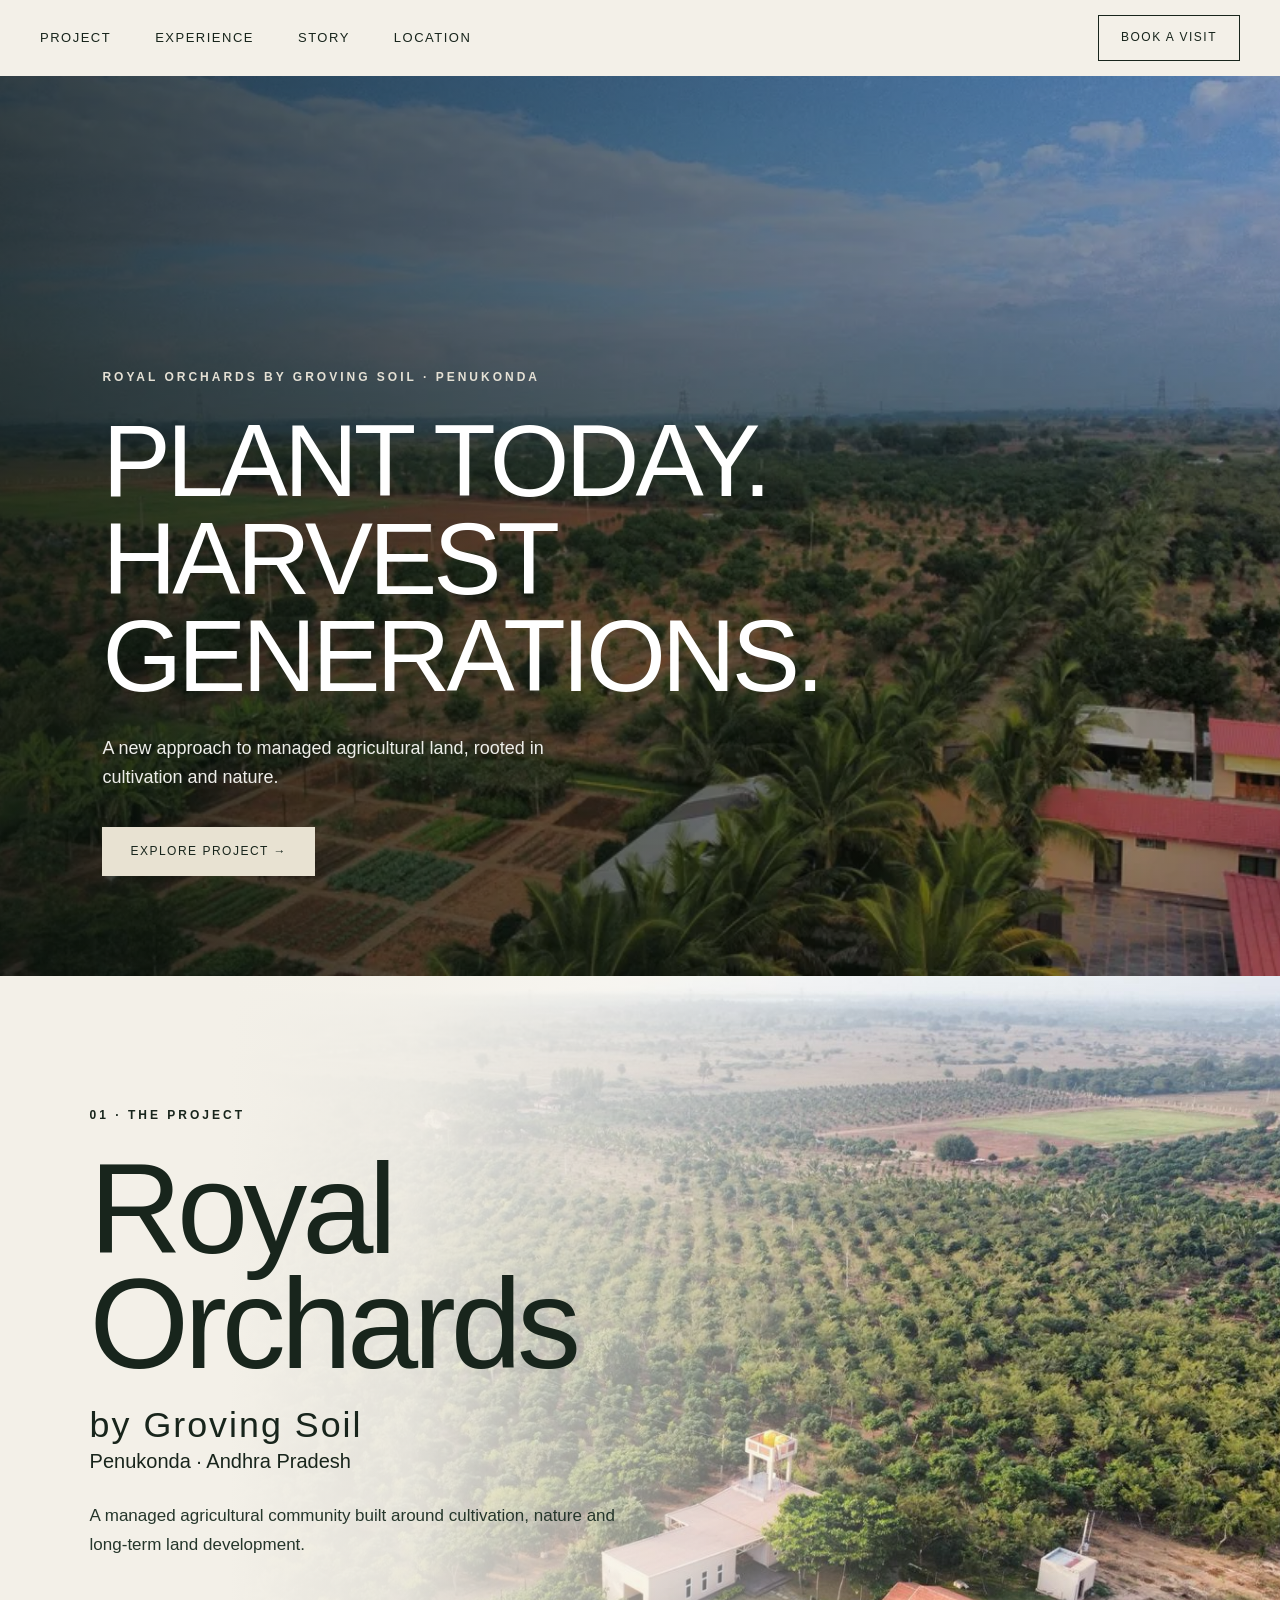
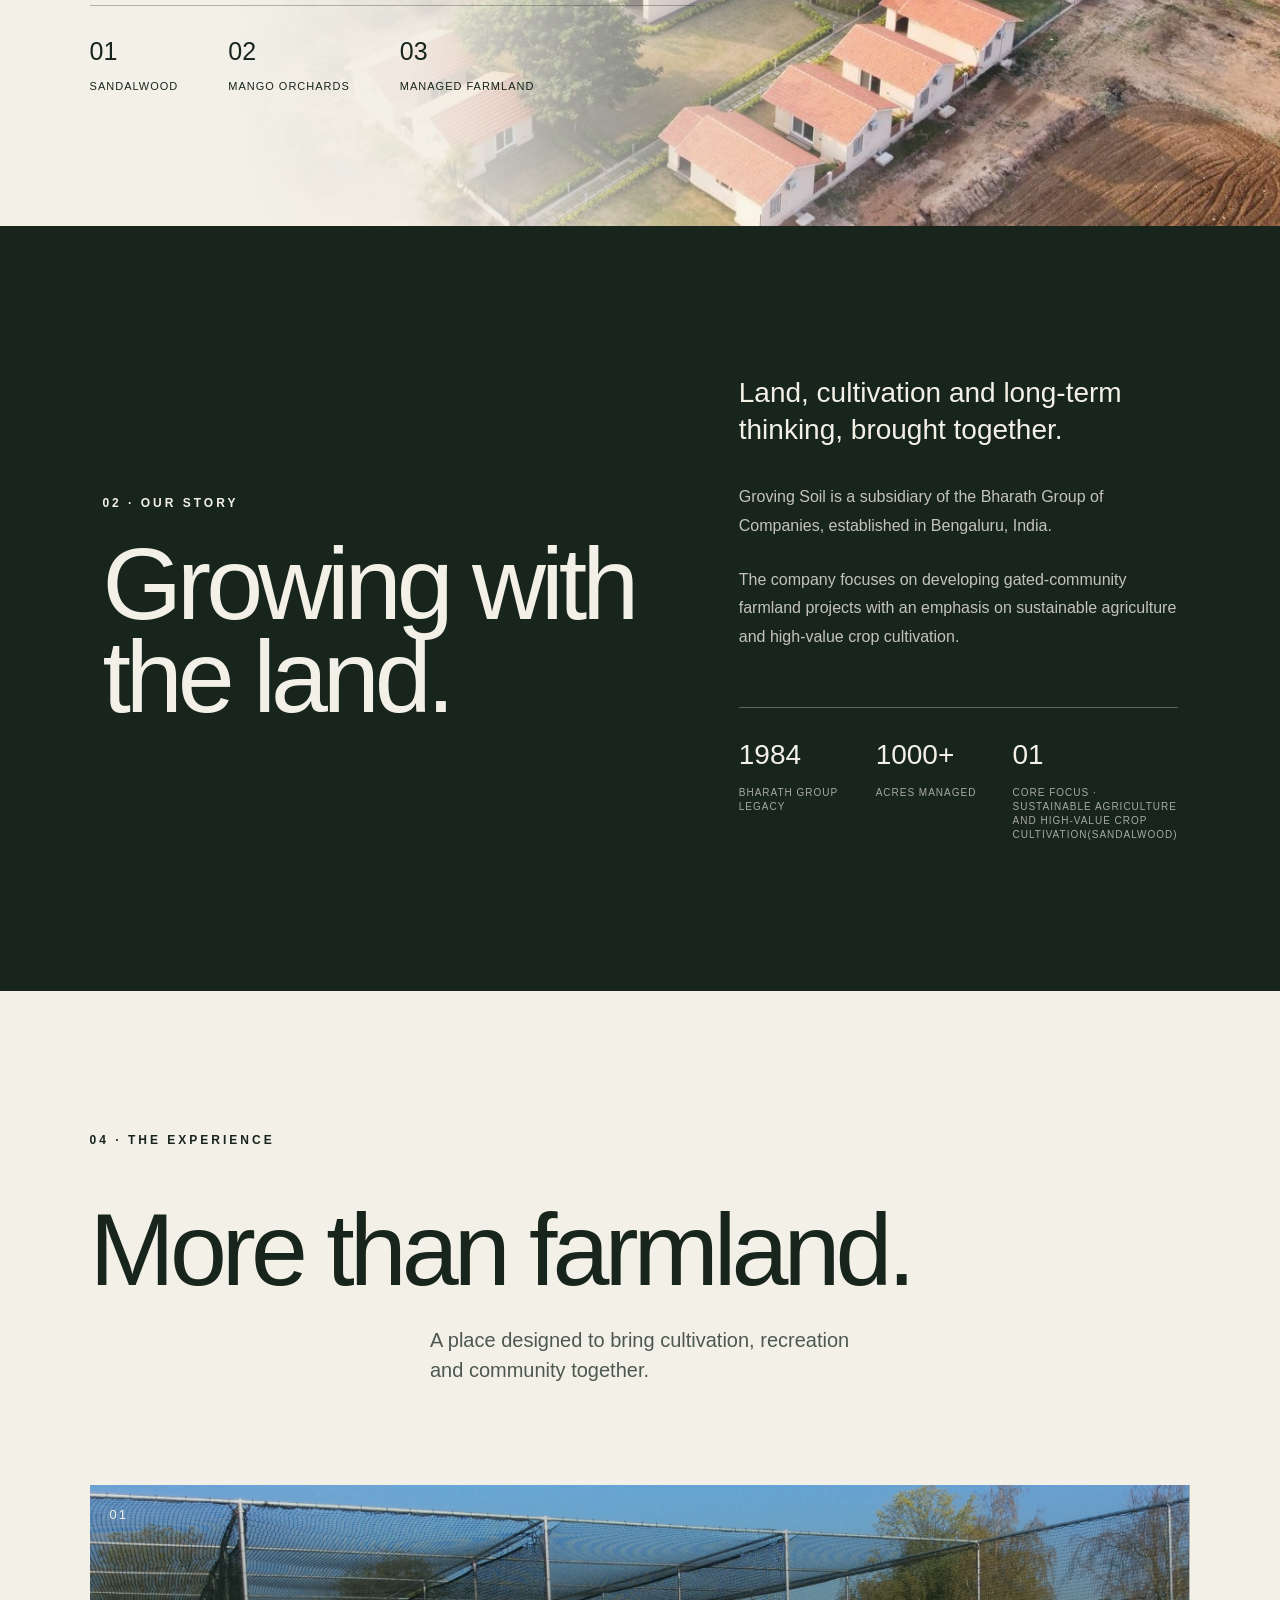
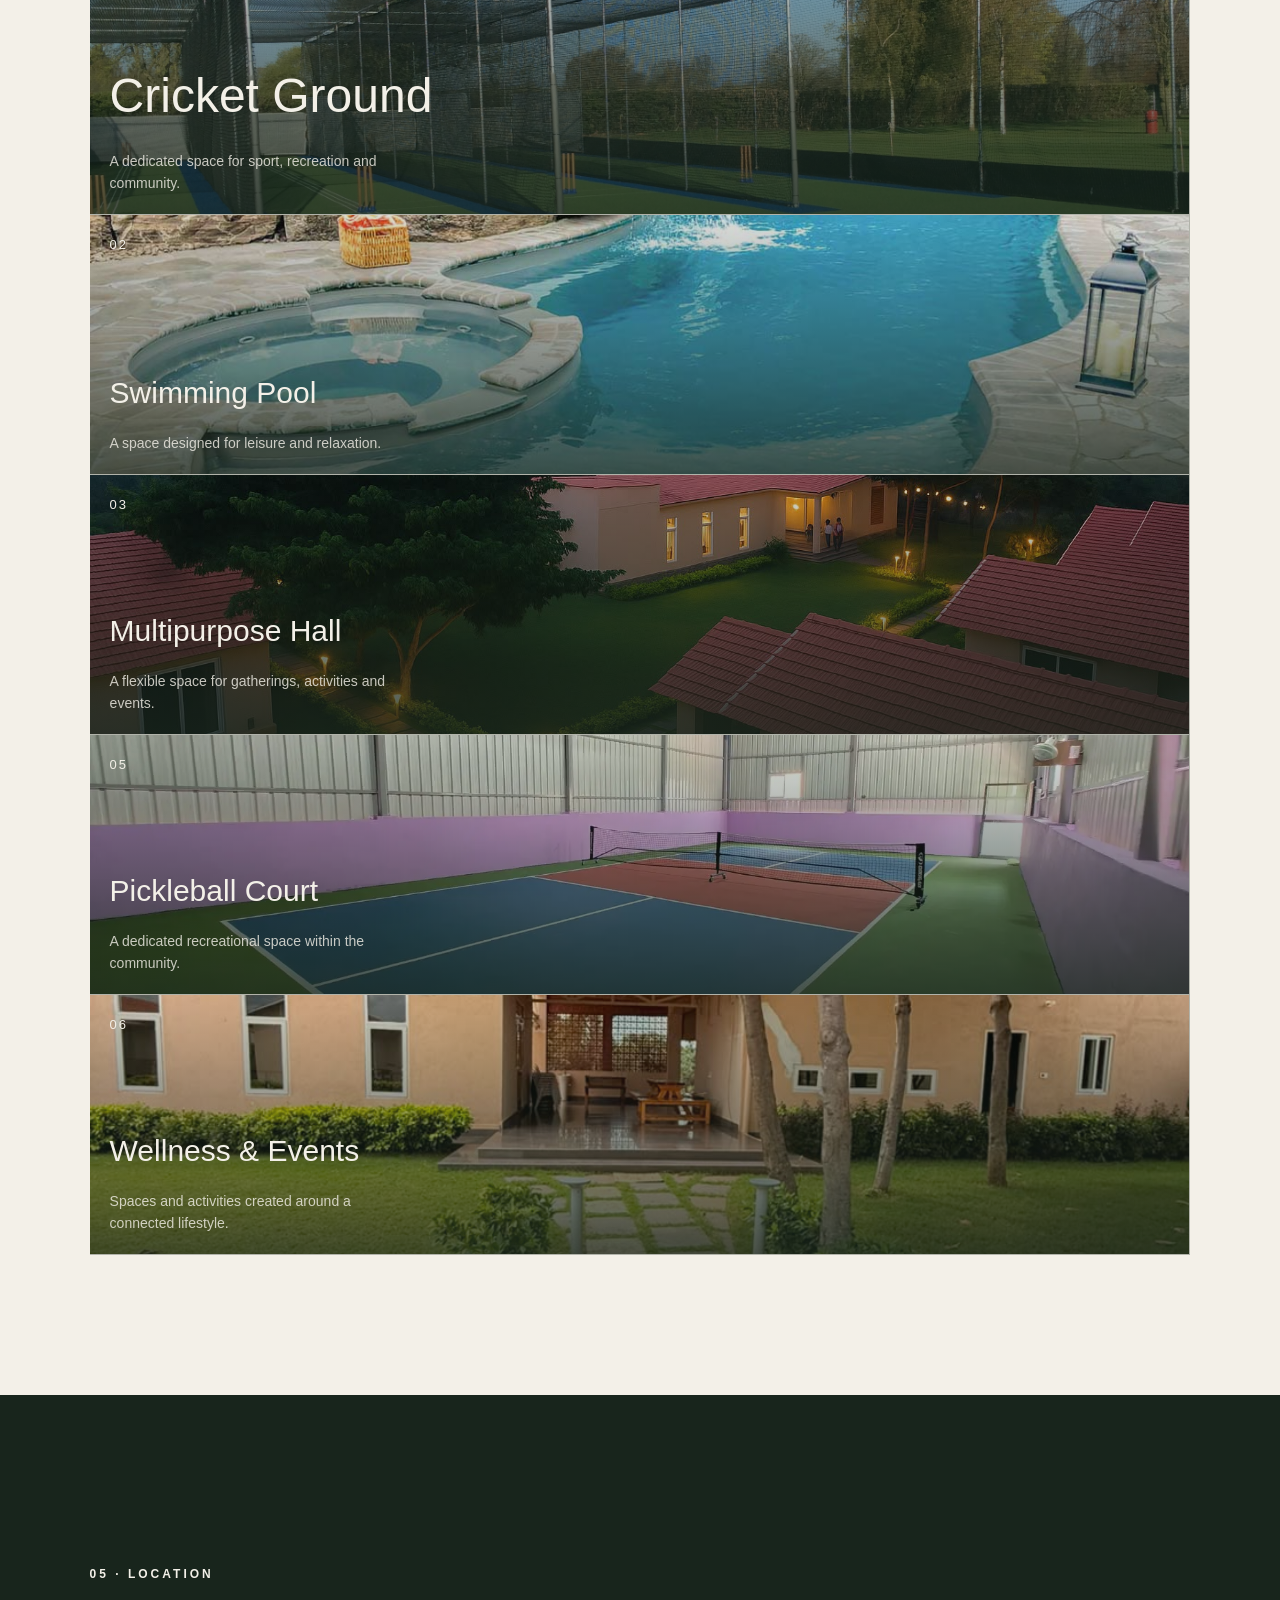
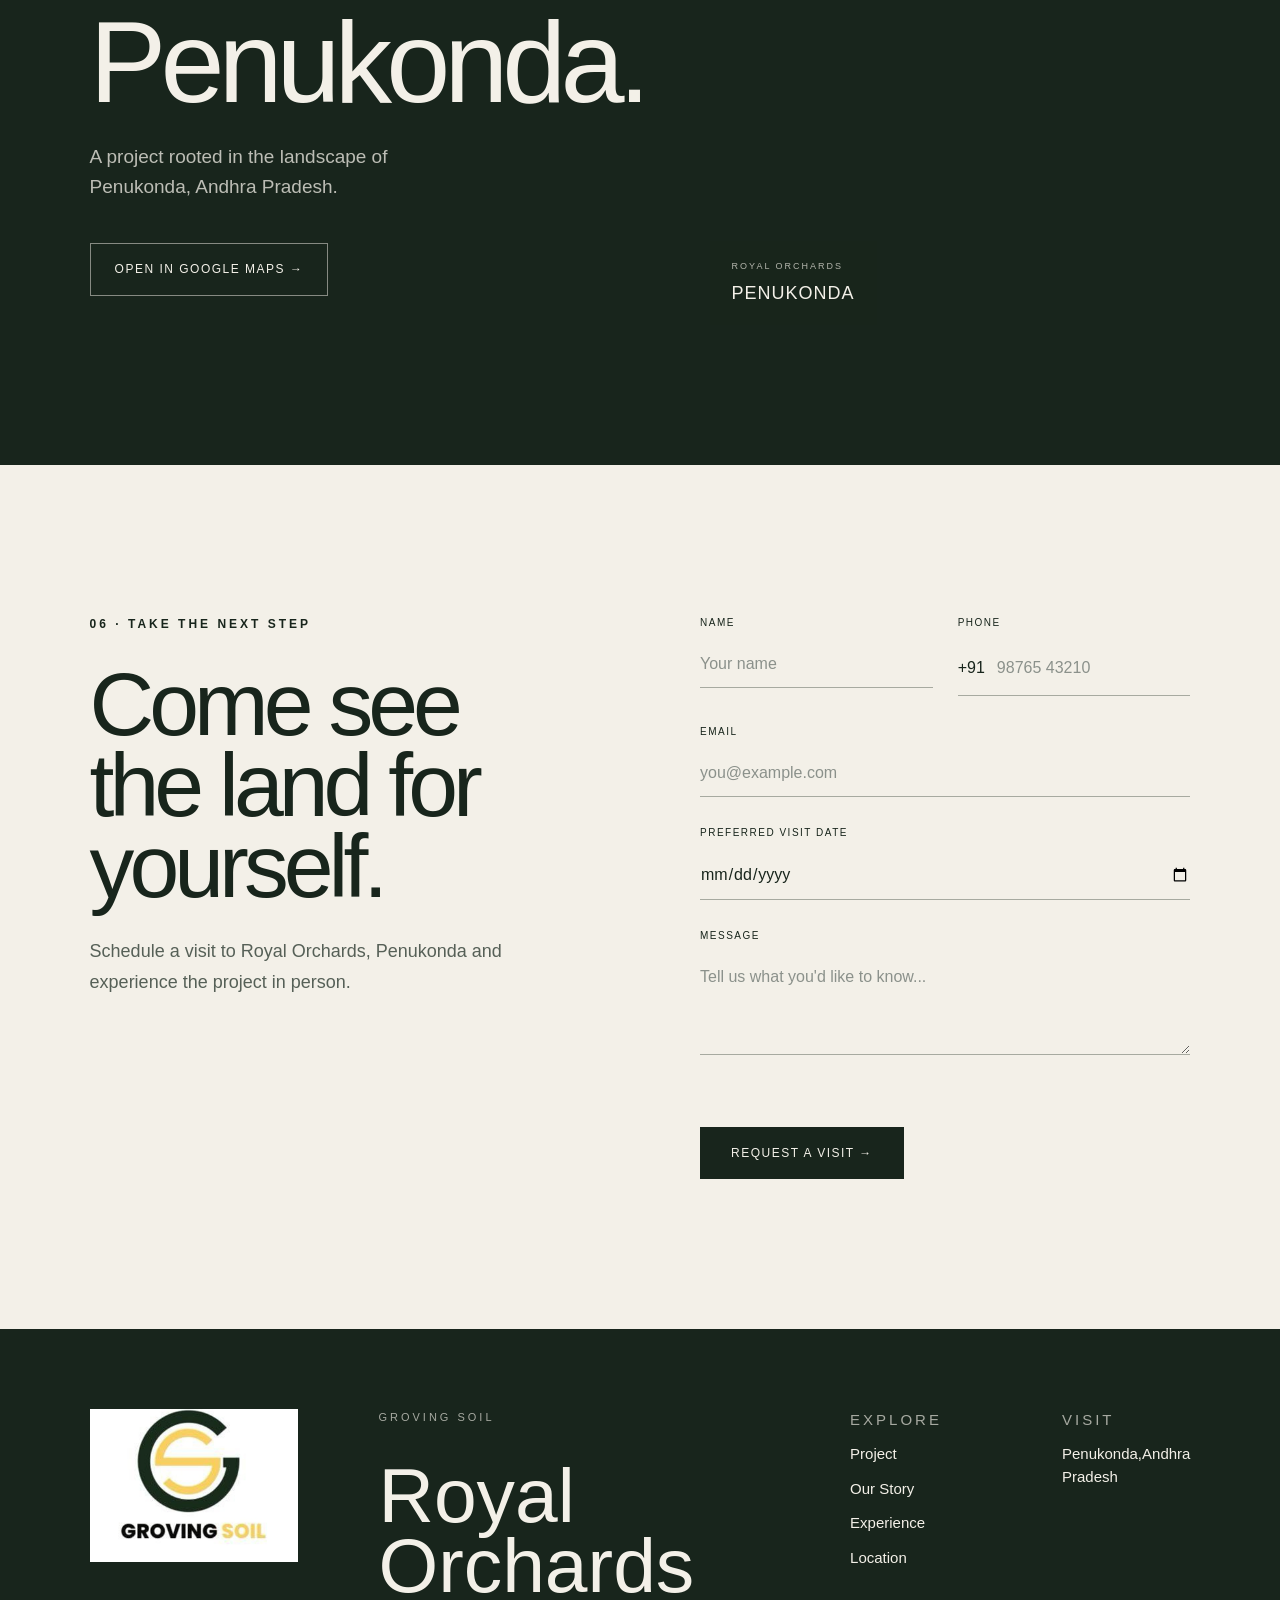
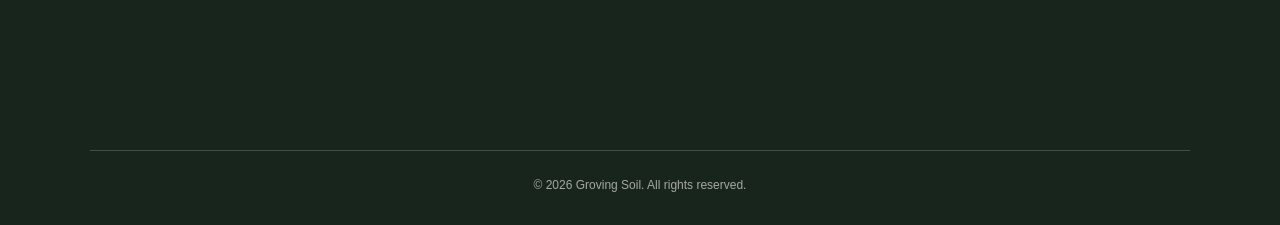
==== commit d7db0208: "Validate ten-digit Indian phone numbers" ====
--- a/index.html
+++ b/index.html
@@ -429,13 +429,20 @@
                     Phone
                 </label>
 
-                <input
-                    type="tel"
-                    id="phone"
-                    name="phone"
-                    placeholder="+91 XXXXX XXXXX"
-                    required
-                >
+                <div class="phone-input">
+                    <span class="phone-country-code" aria-hidden="true">+91</span>
+                    <input
+                        type="tel"
+                        id="phone"
+                        name="phone"
+                        inputmode="numeric"
+                        autocomplete="tel-national"
+                        pattern="[0-9]{10}"
+                        title="Enter exactly 10 digits."
+                        placeholder="98765 43210"
+                        required
+                    >
+                </div>
 
             </div>
 
--- a/css/style.css
+++ b/css/style.css
@@ -859,6 +859,28 @@
     text-transform: uppercase;
 
     letter-spacing: 1.5px;
+}
+
+.phone-input {
+    display: flex;
+    align-items: center;
+    border-bottom: 1px solid rgba(24, 37, 28, 0.35);
+}
+
+.phone-country-code {
+    padding: 14px 12px 14px 0;
+    color: #18251c;
+    font-size: 16px;
+}
+
+.form-field .phone-input input {
+    flex: 1;
+    min-width: 0;
+    border-bottom: 0;
+}
+
+.phone-input:focus-within {
+    border-bottom-color: #18251c;
 }
 
 .form-field input,
